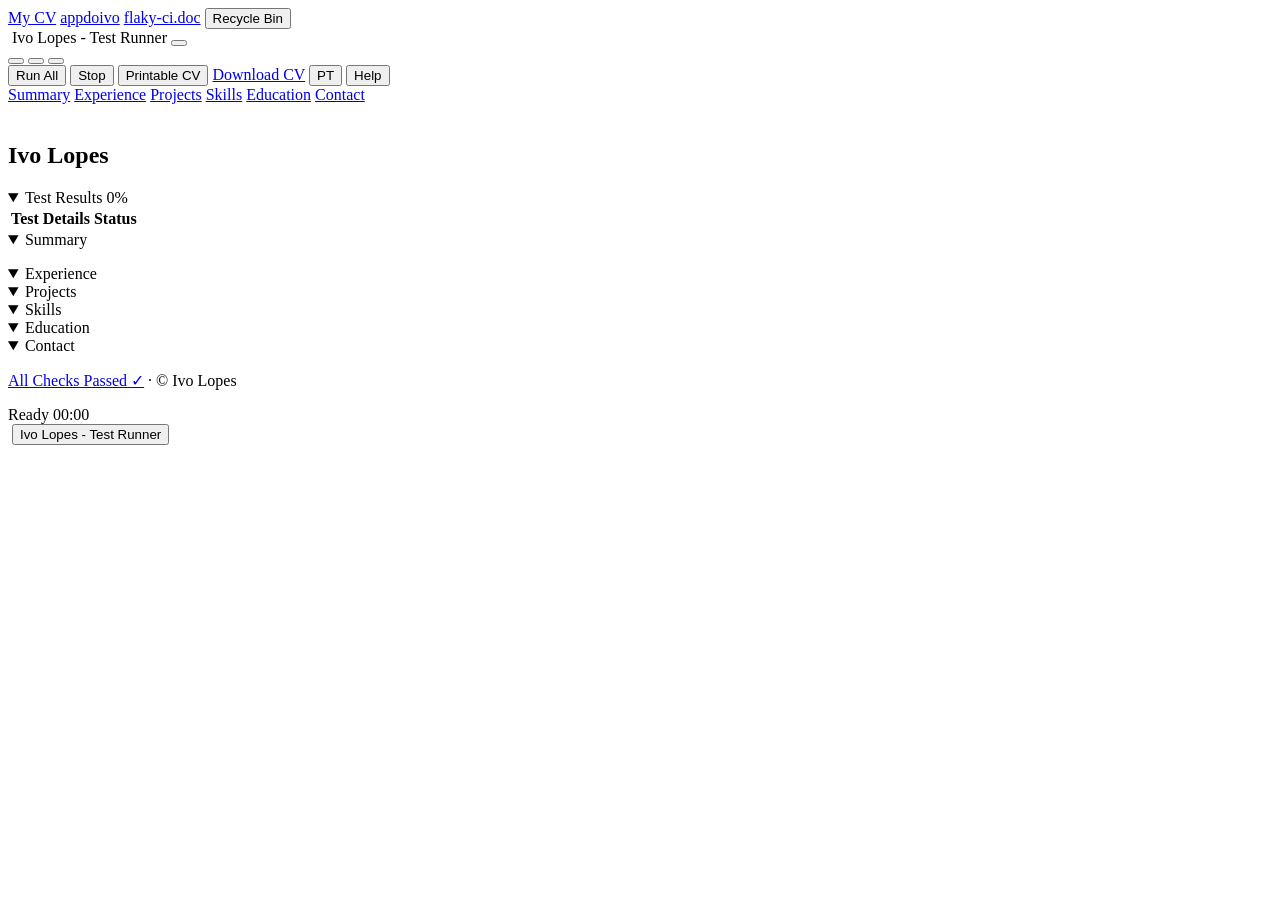
==== index.html @ 6a89b7aa "Content security policy: only this site's own scripts run Written by ~/bin/csp-meta (inline scripts " ====
<!doctype html>
<html lang="en">
<head>
  <meta charset="utf-8">
  <meta name="viewport" content="width=device-width, initial-scale=1">
<!-- csp-meta: only this site's own scripts run (refresh with ~/bin/csp-meta after editing an inline script) -->
<meta http-equiv="Content-Security-Policy" content="default-src 'self'; script-src 'self' 'sha256-eVStZG/tEU+f6/m8s0fDk60ZH8NF4Q+oxIhaToO0wrA=' https://static.cloudflareinsights.com; style-src 'self' 'unsafe-inline'; font-src 'self'; img-src 'self' data: blob: https:; media-src 'self' data: blob:; connect-src 'self' https://cloudflareinsights.com; frame-src 'none'; worker-src 'self' blob:; object-src 'none'; base-uri 'self'; form-action 'self'">
  <title>Ivo Lopes · Senior QA Engineer</title>
  <meta name="description" content="Ivo Lopes, Senior QA Engineer in Porto. BDD automation with Playwright and Cucumber, event-driven testing across Kafka and PostgreSQL, SIT and load testing for capital markets.">
  <meta property="og:title" content="Ivo Lopes · Senior QA Engineer">
  <meta property="og:description" content="I break things on purpose, so they don't break in production.">
  <meta property="og:url" content="https://qa.ivolopes.com">
  <meta property="og:type" content="profile">
  <meta property="og:image" content="https://qa.ivolopes.com/og-image.png?v=4">
  <meta property="og:image:width" content="1200">
  <meta property="og:image:height" content="630">
  <meta property="og:image:alt" content="Ivo Lopes, Senior QA Engineer: a passing test run summary">
  <meta name="twitter:card" content="summary_large_image">
  <link rel="canonical" href="https://qa.ivolopes.com">
  <link rel="alternate" hreflang="en" href="https://qa.ivolopes.com/?lang=en">
  <link rel="alternate" hreflang="pt" href="https://qa.ivolopes.com/?lang=pt">
  <script type="application/ld+json">
  {"@context":"https://schema.org","@type":"Person","name":"Ivo Lopes","jobTitle":"Senior QA Engineer","url":"https://qa.ivolopes.com","email":"mailto:mail@ivolopes.com","address":{"@type":"PostalAddress","addressLocality":"Porto","addressCountry":"PT"},"sameAs":["https://www.linkedin.com/in/ivolopesilva","https://github.com/githubdoivo"]}
  </script>
  <link rel="icon" href="favicon.ico?v=2" sizes="32x32">
  <link rel="icon" href="favicon.svg?v=2" type="image/svg+xml">
  <link rel="apple-touch-icon" href="apple-touch-icon.png?v=2">
  <meta name="theme-color" content="#1f4fb4">
  <!-- The page has its own fixed look: ask dark-mode extensions to leave it alone. -->
  <meta name="color-scheme" content="only light">
  <meta name="darkreader-lock">
  <link rel="preload" as="image" href="os/wallpaper.webp">
  <link rel="stylesheet" href="os.css?v=20261029b">
  <link rel="stylesheet" href="paper.css?v=20261027c">
</head>
<body>
  <!-- ===== Web view: an imaginary 2000s desktop running the "Test Runner" ===== -->
  <main id="web" class="view desktop">
    <nav class="desk-icons" aria-label="Desktop">
      <a class="desk-icon" href="#win" id="desk-cv"><img src="os/icons/computer.png" alt=""><span data-ui="myCV">My CV</span></a>
      <a class="desk-icon" href="https://festa-demo.appdoivo.com" target="_blank" rel="noopener"><img src="os/icons/package.png" alt=""><span>appdoivo</span></a>
      <a class="desk-icon" href="writing/flaky-ci.html" data-doc><img src="os/icons/doc-edit.png" alt=""><span data-ui="storyFile">flaky-ci.doc</span></a>
      <button class="desk-icon" type="button" id="desk-bin"><img src="os/icons/recycle.png" alt=""><span data-ui="bin">Recycle Bin</span></button>
    </nav>

    <section class="window" id="win" aria-labelledby="win-title">
      <header class="titlebar">
        <img src="os/icons/computer.png" alt="" class="tb-icon">
        <span class="tb-title" id="win-title" data-ui="winTitle">Ivo Lopes - Test Runner</span>
        <button class="tb-btn tb-menu" id="tb-menu" type="button" aria-expanded="false" aria-controls="side" data-ui-label="menuLabel"><span></span></button>
        <div class="tb-btns">
          <button class="tb-btn tb-min" id="tb-min" type="button" data-ui-label="minimize"><span></span></button>
          <button class="tb-btn tb-max" id="tb-max" type="button" data-ui-label="maximize"><span></span></button>
          <button class="tb-btn tb-close" id="tb-close" type="button" data-ui-label="close"><span></span></button>
        </div>
      </header>


      <div class="toolbar" role="toolbar" aria-label="Tools">
        <button type="button" class="tool" data-run><img src="os/icons/play.png" alt=""><span data-ui="runAll">Run All</span></button>
        <button type="button" class="tool" data-stop><img src="os/icons/stop.png" alt=""><span data-ui="stop">Stop</span></button>
        <span class="tool-sep"></span>
        <button type="button" class="tool" data-view="paper"><img src="os/icons/report.png" alt=""><span data-ui="printable">Printable CV</span></button>
        <a class="tool pdf-link" href="ivo-lopes-cv.pdf" download><img src="os/icons/download.png" alt=""><span data-ui="downloadShort">Download CV</span></a>
        <span class="tool-sep"></span>
        <button type="button" class="tool" id="lang-toggle" data-lang><img src="os/icons/globe.png" alt=""><span data-ui="switchLang">PT</span></button>
        <button type="button" class="tool tool-end" data-about><img src="os/icons/help.png" alt=""><span data-ui="help">Help</span></button>
      </div>

      <div class="win-body">
        <nav class="side" id="side" aria-label="Sections">
          <a href="#summary-panel"><img src="os/icons/home.png" alt=""><span data-ui="sSummary">Summary</span></a>
          <a href="#experience"><img src="os/icons/package.png" alt=""><span data-ui="experience">Experience</span></a>
          <a href="#projects"><img src="os/icons/folder.png" alt=""><span data-ui="projects">Projects</span></a>
          <a href="#skills"><img src="os/icons/settings.png" alt=""><span data-ui="sSkills">Skills</span></a>
          <a href="#education"><img src="os/icons/star.png" alt=""><span data-ui="eduShort">Education</span></a>
          <a href="#contact"><img src="os/icons/mail.png" alt=""><span data-ui="contact">Contact</span></a>
        </nav>

        <div class="content" id="content" tabindex="-1">
          <div class="panel hero" id="top">
            <img src="os/icons/computer.png" alt="" class="hero-icon">
            <div class="hero-id">
              <h1 id="hero-name">Ivo Lopes</h1>
              <p id="hero-role"></p>
              <p id="hero-where"></p>
            </div>
            <p class="hero-tagline" id="hero-tagline"></p>
          </div>

          <details class="panel" id="results" open>
            <summary><img src="os/icons/doc-checklist.png" alt=""><span data-ui="testResults">Test Results</span>
              <span class="progress" role="progressbar" aria-valuemin="0" aria-valuemax="100" aria-valuenow="0" data-ui-label="testResults"><span class="bar" id="bar"></span></span>
              <span class="pct" id="pct">0%</span></summary>
            <table class="listview" id="tests">
              <thead><tr><th scope="col" data-ui="colTest">Test</th><th scope="col" data-ui="colDetails">Details</th><th scope="col" data-ui="colStatus">Status</th></tr></thead>
              <tbody id="tests-body"></tbody>
            </table>
          </details>

          <details class="panel" id="summary-panel" open>
            <summary><img src="os/icons/document.png" alt=""><span id="about-title" data-ui="sSummary">Summary</span></summary>
            <p class="lead" id="summary"></p>
          </details>

          <details class="panel" id="experience" open>
            <summary><img src="os/icons/package.png" alt=""><span data-ui="experience">Experience</span></summary>
            <div id="timeline"></div>
          </details>

          <details class="panel" id="projects" open>
            <summary><img src="os/icons/folder.png" alt=""><span data-ui="projects">Projects</span></summary>
            <div id="projects-list"></div>
          </details>

          <details class="panel" id="skills" open>
            <summary><img src="os/icons/settings.png" alt=""><span data-ui="sSkills">Skills</span></summary>
            <table class="props" id="skills-grid"></table>
          </details>

          <details class="panel" id="education" open>
            <summary><img src="os/icons/star.png" alt=""><span data-ui="education">Education</span></summary>
            <div class="edu" id="edu-grid"></div>
          </details>

          <details class="panel" id="contact" open>
            <summary><img src="os/icons/mail.png" alt=""><span data-ui="contact">Contact</span></summary>
            <p class="contact-lead" data-ui="contactLead"></p>
            <div class="contact-links" id="contact-links"></div>
          </details>


          <p class="footnote"><a class="checks-link" id="checks-link" href="https://github.com/githubdoivo/qa.ivolopes.com/actions/workflows/ci.yml" target="_blank" rel="noopener"><img src="os/icons/ok.png" alt=""><span data-ui="footerChecks">All Checks Passed ✓</span></a> · © <span id="year"></span> Ivo Lopes</p>
        </div>
      </div>

      <footer class="statusbar">
        <span class="sb-cell sb-grow" id="sb-state" data-ui="ready">Ready</span>
        <span class="sb-cell"><span class="led" id="led"></span><span id="sb-count"></span></span>
        <span class="sb-cell mono" id="sb-time">00:00</span>
      </footer>
    </section>

    <!-- A document window for the flaky-CI write-up, filled from writing/flaky-ci.html -->
    <section class="window docwin" id="doc-win" aria-labelledby="doc-title" hidden>
      <header class="titlebar">
        <img src="os/icons/doc-edit.png" alt="" class="tb-icon">
        <span class="tb-title" id="doc-title"><span data-ui="storyFile">flaky-ci.doc</span> - Writer</span>
        <div class="tb-btns">
          <button class="tb-btn tb-min" type="button" data-doc-min data-ui-label="minimize"><span></span></button>
          <button class="tb-btn tb-max" type="button" data-doc-max data-ui-label="maximize"><span></span></button>
          <button class="tb-btn tb-close" type="button" data-doc-close data-ui-label="close"><span></span></button>
        </div>
      </header>
      <div class="toolbar doc-tools">
        <a class="tool" href="writing/flaky-ci.html" target="_blank" rel="noopener"><img src="os/icons/globe.png" alt=""><span data-ui="openWeb">Open as Web Page</span></a>
        <a class="tool" href="https://github.com/githubdoivo/festa-app" target="_blank" rel="noopener"><img src="os/icons/code.png" alt=""><span data-ui="code">Code on GitHub</span></a>
      </div>
      <div class="ruler" aria-hidden="true"></div>
      <div class="doc-scroll" tabindex="0"><article class="doc-page" id="doc-page"></article></div>
      <footer class="statusbar"><span class="sb-cell sb-grow" id="doc-status"></span></footer>
    </section>

    <div class="dialog-backdrop" id="about-dialog" hidden>
      <div class="window dialog" role="dialog" aria-modal="true" aria-labelledby="about-head">
        <header class="titlebar"><img src="os/icons/info.png" alt="" class="tb-icon"><span class="tb-title" id="about-head" data-ui="aboutTitle">About</span>
          <div class="tb-btns"><button class="tb-btn tb-close" type="button" data-close data-ui-label="close"><span></span></button></div></header>
        <div class="dialog-body">
          <img src="os/icons/computer.png" alt="">
          <div>
            <p><strong data-ui="winTitle">Ivo Lopes - Test Runner</strong></p>
            <p data-ui="aboutText"></p>
            <p><a href="writing/flaky-ci.html" data-doc data-ui="readStory"></a></p>
          </div>
        </div>
        <div class="dialog-actions"><button class="btn" type="button" data-close data-ui="ok">OK</button></div>
      </div>
    </div>

    <div class="dialog-backdrop" id="bin-dialog" hidden>
      <div class="window dialog" role="dialog" aria-modal="true" aria-labelledby="bin-head">
        <header class="titlebar"><img src="os/icons/recycle.png" alt="" class="tb-icon"><span class="tb-title" id="bin-head" data-ui="bin">Recycle Bin</span>
          <div class="tb-btns"><button class="tb-btn tb-close" type="button" data-close data-ui-label="close"><span></span></button></div></header>
        <div class="dialog-body">
          <img src="os/icons/bug.png" alt="">
          <div><p><strong data-ui="binEmpty">The Recycle Bin is empty.</strong></p><p data-ui="binText"></p></div>
        </div>
        <div class="dialog-actions"><button class="btn" type="button" data-close data-ui="ok">OK</button></div>
      </div>
    </div>

    <footer class="taskbar">
      <span class="start" aria-hidden="true"><img src="os/icons/bug.png" alt=""></span>
      <button class="task" id="task" type="button" aria-pressed="true"><img src="os/icons/computer.png" alt=""><span data-ui="winTitle">Ivo Lopes - Test Runner</span></button>
      <button class="task" id="task-doc" type="button" aria-pressed="true" hidden><img src="os/icons/doc-edit.png" alt=""><span data-ui="storyFile">flaky-ci.doc</span></button>
      <div class="tray">
        <span class="clock" id="clock"></span>
      </div>
    </footer>
  </main>

  <!-- ===== Paper view: the printable CV (also what build.mjs prints to PDF) ===== -->
  <main id="paper" class="view paper-view" hidden>
    <div class="viewer-bar">
      <img src="os/icons/report.png" alt="">
      <span class="viewer-name">ivo-lopes-cv.pdf</span>
      <span class="viewer-pages" data-ui="page">2 pages</span>
      <div class="viewer-actions">
        <a class="btn" id="pdf-download" href="ivo-lopes-cv.pdf" download="Ivo Lopes CV.pdf" data-ui-label="download"><img src="os/icons/download.png" alt=""><span data-ui="download">Download PDF</span></a>
        <button class="btn" type="button" data-view="web" data-ui="back">← Back to Website</button>
      </div>
    </div>
    <div class="sheet-wrap" id="sheet-wrap">
      <article class="sheet" id="sheet" aria-label="CV, page 1"></article>
      <article class="sheet" id="sheet2" aria-label="CV, page 2"></article>
    </div>
  </main>

  <script src="data.js?v=20261029a"></script>
  <script src="data.pt.js?v=20261030a"></script>
  <script src="app.js?v=20261027d"></script>
  <!-- Cloudflare Web Analytics: cookie-free visit counts. Loaded only on the
       real domain, so test runs and Lighthouse audits (on localhost) don't
       count as visits or depend on an outside service. -->
  <script>
    if (location.hostname === "qa.ivolopes.com") {
      var cf = document.createElement("script");
      cf.defer = true;
      cf.src = "https://static.cloudflareinsights.com/beacon.min.js";
      cf.setAttribute("data-cf-beacon", '{"token": "d142aee1c9ac4e2da34679b403fb6d72"}');
      document.head.appendChild(cf);
    }
  </script>
</body>
</html>
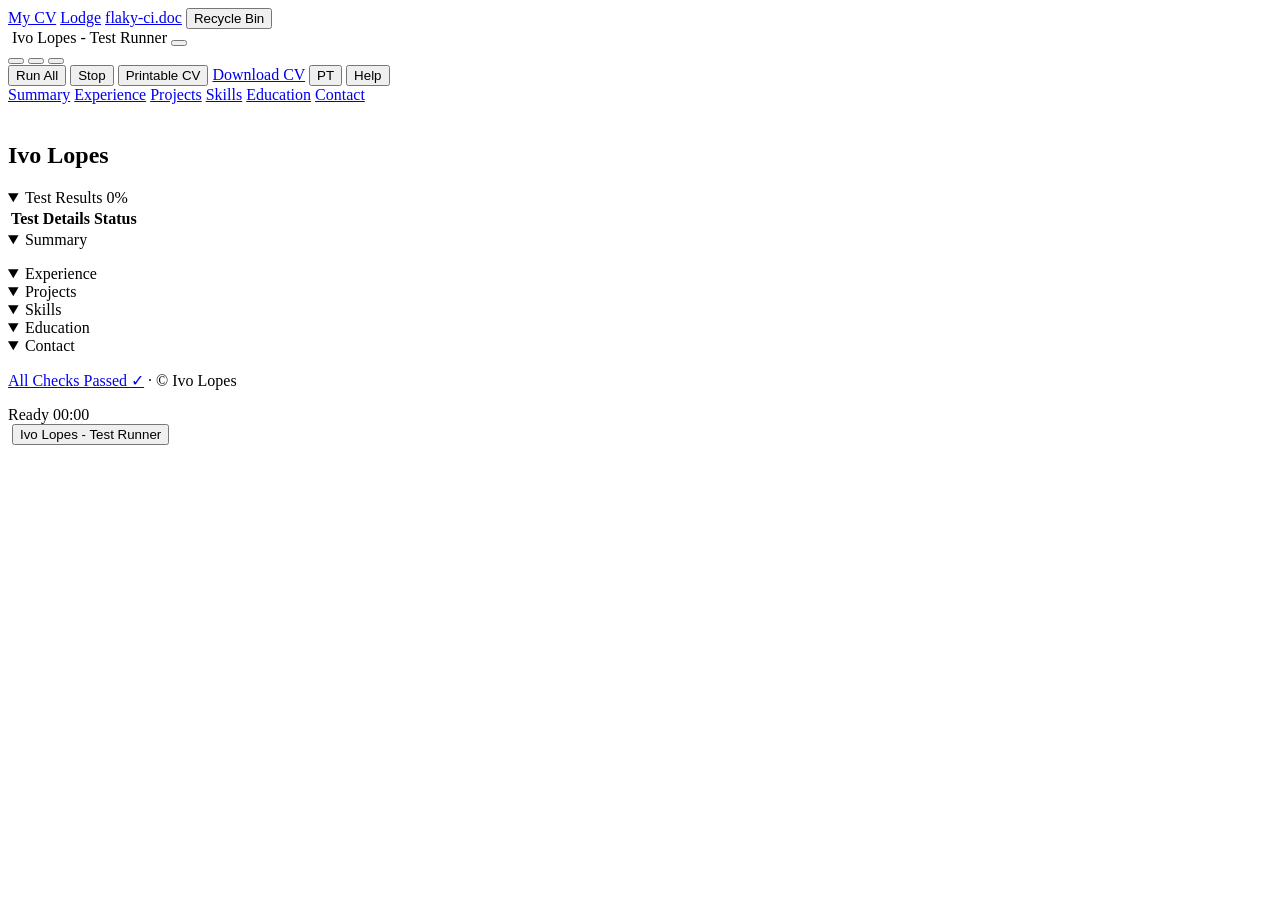
==== commit 826d8665: "Party app is now Lodge: lodge-app repos and lodge-demo.appdoivo.com Co-Authored-By: Claude Opus 5.5 " ====
--- a/index.html
+++ b/index.html
@@ -38,7 +38,7 @@
   <main id="web" class="view desktop">
     <nav class="desk-icons" aria-label="Desktop">
       <a class="desk-icon" href="#win" id="desk-cv"><img src="os/icons/computer.png" alt=""><span data-ui="myCV">My CV</span></a>
-      <a class="desk-icon" href="https://festa-demo.appdoivo.com" target="_blank" rel="noopener"><img src="os/icons/package.png" alt=""><span>appdoivo</span></a>
+      <a class="desk-icon" href="https://lodge-demo.appdoivo.com" target="_blank" rel="noopener"><img src="os/icons/package.png" alt=""><span>Lodge</span></a>
       <a class="desk-icon" href="writing/flaky-ci.html" data-doc><img src="os/icons/doc-edit.png" alt=""><span data-ui="storyFile">flaky-ci.doc</span></a>
       <button class="desk-icon" type="button" id="desk-bin"><img src="os/icons/recycle.png" alt=""><span data-ui="bin">Recycle Bin</span></button>
     </nav>
@@ -154,7 +154,7 @@
       </header>
       <div class="toolbar doc-tools">
         <a class="tool" href="writing/flaky-ci.html" target="_blank" rel="noopener"><img src="os/icons/globe.png" alt=""><span data-ui="openWeb">Open as Web Page</span></a>
-        <a class="tool" href="https://github.com/githubdoivo/festa-app" target="_blank" rel="noopener"><img src="os/icons/code.png" alt=""><span data-ui="code">Code on GitHub</span></a>
+        <a class="tool" href="https://github.com/githubdoivo/lodge-app" target="_blank" rel="noopener"><img src="os/icons/code.png" alt=""><span data-ui="code">Code on GitHub</span></a>
       </div>
       <div class="ruler" aria-hidden="true"></div>
       <div class="doc-scroll" tabindex="0"><article class="doc-page" id="doc-page"></article></div>
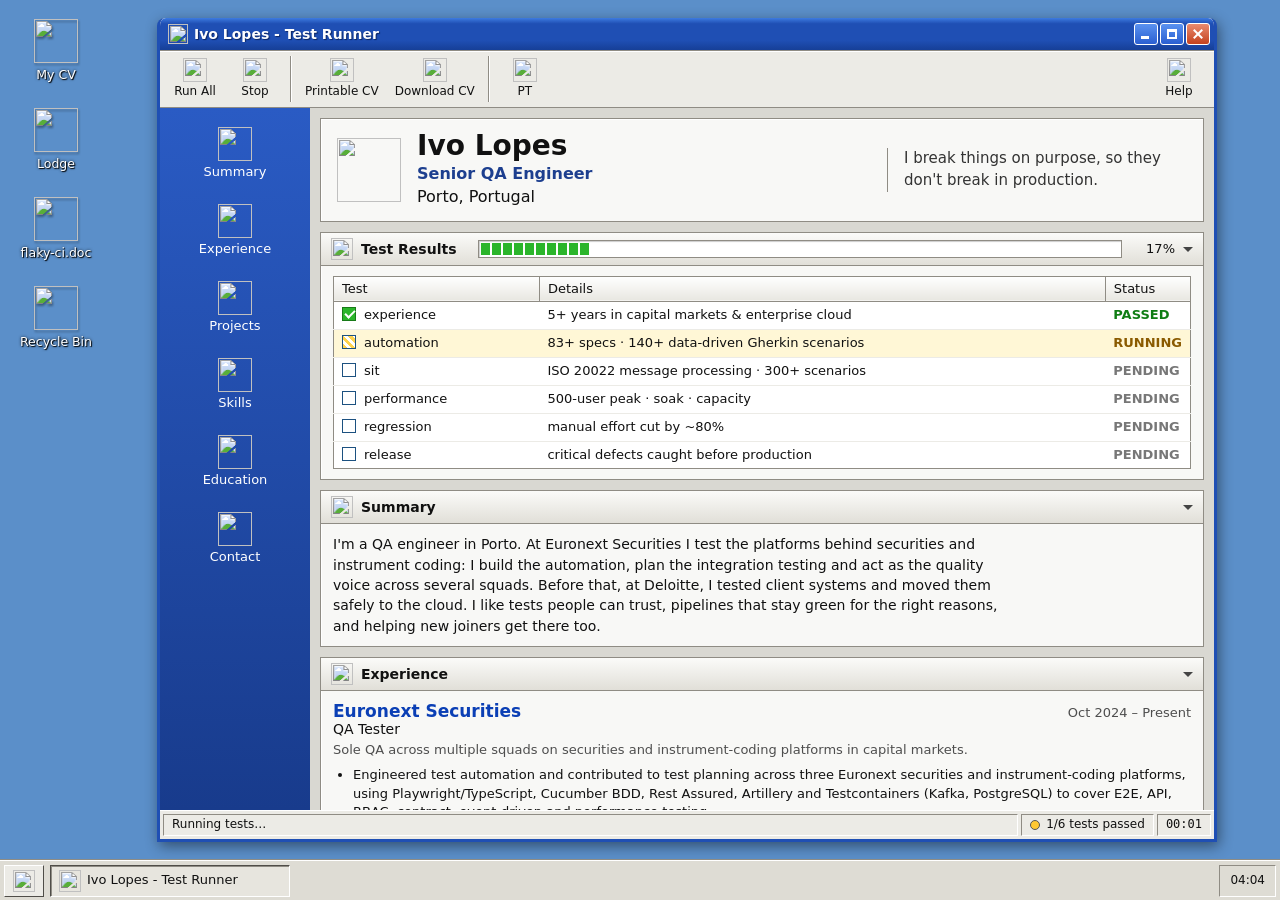
==== commit 58a12736: "Phone frame like ivolopes.com (phones only); title and status bars now really stick At 760px and nar" ====
--- a/index.html
+++ b/index.html
@@ -30,10 +30,12 @@
   <meta name="color-scheme" content="only light">
   <meta name="darkreader-lock">
   <link rel="preload" as="image" href="os/wallpaper.webp">
-  <link rel="stylesheet" href="os.css?v=20261029b">
+  <link rel="stylesheet" href="os.css?v=20261109a">
   <link rel="stylesheet" href="paper.css?v=20261027c">
 </head>
 <body>
+<div class="bg" aria-hidden="true"></div>
+<div class="page" id="page">
   <!-- ===== Web view: an imaginary 2000s desktop running the "Test Runner" ===== -->
   <main id="web" class="view desktop">
     <nav class="desk-icons" aria-label="Desktop">
@@ -215,6 +217,8 @@
       <article class="sheet" id="sheet2" aria-label="CV, page 2"></article>
     </div>
   </main>
+
+</div>
 
   <script src="data.js?v=20261029a"></script>
   <script src="data.pt.js?v=20261030a"></script>
@@ -231,5 +235,6 @@
       document.head.appendChild(cf);
     }
   </script>
+  <script src="frame.js?v=1"></script>
 </body>
 </html>
--- a/os.css
+++ b/os.css
@@ -0,0 +1,424 @@
+/* qa.ivolopes.com: the CV as a "Test Runner" program on an imaginary
+   early-2000s desktop. Everything here is plain boxes and text; the only
+   images are the wallpaper and the icons in os/. One fixed look (no dark
+   theme): the era had one. */
+
+/* Layout: desktop icons on the left, one big window, a taskbar along the bottom.
+   On a phone the window fills the screen and the desktop disappears. */
+:root {
+  --title-a: #3d7be0; --title-b: #1f4fb4; --title-c: #163f97;   /* window title bar */
+  --side-a: #2a5bc4; --side-b: #183b8c;                        /* section list */
+  --face: #ecebe6; --face-2: #dedcd4; --panel: #f8f8f6; --well: #ffffff;
+  --edge: #8f8c84; --edge-dark: #4f4d48; --edge-light: #ffffff;
+  --ink: #111; --muted: #4e4e4e; --link: #0b3fb5; --pass: #0f7d14; --fail: #b3261e; --run: #8a5a00;
+  --sys: Tahoma, Verdana, "DejaVu Sans", "Segoe UI", sans-serif;
+  --head: "Trebuchet MS", Tahoma, Verdana, "DejaVu Sans", sans-serif;
+  --mono: "Lucida Console", Consolas, "DejaVu Sans Mono", monospace;
+  --taskbar-h: 40px;
+  color-scheme: only light;
+}
+* { box-sizing: border-box; }
+html, body { margin: 0; height: 100%; }
+body {
+  font: 13px/1.45 var(--sys); color: var(--ink);
+  background: #5b8fc9 url(os/wallpaper.webp) center 40% / cover fixed no-repeat;
+}
+img { max-width: 100%; }
+a { color: var(--link); }
+h1, h2, h3, p { margin: 0; }
+button { font: inherit; color: inherit; }
+:focus-visible { outline: 1px dotted #000; outline-offset: 1px; }
+
+/* Old-style pixel cursors (drawn for this site): arrow, hand on things you
+   can press, and an arrow with an hourglass while the tests run. */
+html { cursor: url(os/cursors/arrow.svg) 0 0, default; }
+a, button, summary, .desk-icon, label { cursor: url(os/cursors/hand.svg) 7 0, pointer !important; }
+body.busy, body.busy .window { cursor: url(os/cursors/busy.svg) 0 0, progress; }
+.mono { font-family: var(--mono); }
+.muted { color: var(--muted); }
+[hidden] { display: none !important; }
+
+/* ---------- Buttons: raised, with a 1px bevel ---------- */
+.btn {
+  display: inline-flex; align-items: center; gap: 6px; min-height: 28px; padding: 3px 12px;
+  background: linear-gradient(#ffffff, #e6e5df); border: 1px solid #7c7a73; border-radius: 3px;
+  box-shadow: inset 1px 1px 0 #fff; color: var(--ink); text-decoration: none; cursor: pointer; white-space: nowrap;
+}
+.btn img { width: 18px; height: 18px; }
+.btn:hover { border-color: #2a62c9; box-shadow: inset 0 0 0 1px #9cc0f5; }
+.btn:active { background: linear-gradient(#dcdad3, #efeee9); box-shadow: inset 1px 1px 2px rgba(0,0,0,.25); }
+.btn-big { min-height: 40px; padding: 6px 22px; font-weight: bold; font-size: 14px; }
+.btn-big img { width: 26px; height: 26px; }
+
+/* ---------- Desktop ---------- */
+.desktop { min-height: 100%; padding: 18px 18px calc(var(--taskbar-h) + 18px) 112px; position: relative; }
+.desk-icons { position: absolute; left: 10px; top: 14px; display: grid; gap: 14px; width: 92px; }
+.desk-icon {
+  display: grid; justify-items: center; gap: 3px; padding: 4px 2px; background: none; border: 1px solid transparent;
+  color: #fff; text-decoration: none; font-size: 12.5px; text-align: center; cursor: pointer;
+  text-shadow: 1px 1px 1px #000, 0 0 3px rgba(0,0,0,.8);
+}
+.desk-icon img { width: 44px; height: 44px; filter: drop-shadow(1px 2px 1px rgba(0,0,0,.35)); }
+.desk-icon:hover span, .desk-icon:focus-visible span { background: rgba(23, 63, 160, .8); text-shadow: none; }
+
+/* ---------- Window ---------- */
+.window {
+  display: flex; flex-direction: column; width: min(1060px, 100%); height: calc(100vh - var(--taskbar-h) - 36px);
+  margin: 0 auto; background: var(--face); border: 3px solid var(--title-b); border-top: 0; border-radius: 8px 8px 0 0;
+  box-shadow: 2px 4px 14px rgba(0,0,0,.45); overflow: hidden;
+}
+.window.maximized { position: fixed !important; inset: 0 0 var(--taskbar-h) 0 !important; width: auto !important; height: auto !important; margin: 0 !important; border-radius: 0; z-index: 50 !important; }
+.window.minimized { display: none; }
+.titlebar {
+  touch-action: none;
+  display: flex; align-items: center; gap: 6px; height: 32px; padding: 0 4px 0 8px; flex: none;
+  background: linear-gradient(var(--title-a), var(--title-b) 18%, var(--title-b) 70%, var(--title-c));
+  color: #fff; border-radius: 6px 6px 0 0; user-select: none;
+}
+.tb-icon { width: 20px; height: 20px; }
+.tb-title { flex: 1; font: bold 14px var(--head); text-shadow: 1px 1px 1px #0b2563; white-space: nowrap; overflow: hidden; text-overflow: ellipsis; }
+.tb-btns { display: flex; gap: 2px; }
+.tb-btn {
+  width: 24px; height: 22px; display: grid; place-items: center; padding: 0; cursor: pointer;
+  background: linear-gradient(#5a92f0, #2a5fd1); border: 1px solid #fff; border-radius: 3px;
+}
+.tb-btn span { display: block; position: relative; width: 10px; height: 10px; }
+.tb-min span::after { content: ""; position: absolute; left: 0; right: 2px; bottom: 0; height: 3px; background: #fff; }
+.tb-max span { border: 2px solid #fff; border-top-width: 3px; }
+.tb-close { background: linear-gradient(#e98b6f, #c4421e); }
+.tb-close span::before, .tb-close span::after { content: ""; position: absolute; left: -1px; right: -1px; top: 4px; height: 2px; background: #fff; transform: rotate(45deg); }
+.tb-close span::after { transform: rotate(-45deg); }
+.tb-btn:hover { filter: brightness(1.12); }
+.tb-menu { display: none; }
+.tb-menu span { border-top: 2px solid #fff; border-bottom: 2px solid #fff; height: 10px; }
+.tb-menu span::after { content: ""; position: absolute; left: 0; right: 0; top: 2px; height: 2px; background: #fff; }
+
+/* Menu bar */
+.menubar { display: flex; gap: 2px; padding: 2px 4px; border-bottom: 1px solid var(--edge-light); flex: none; position: relative; z-index: 4; }
+.menu { position: relative; }
+.menu > button { background: none; border: 1px solid transparent; padding: 2px 8px; cursor: default; }
+.menu > button:hover, .menu > button[aria-expanded="true"] { background: #316ac5; color: #fff; }
+.dropdown, .start-menu {
+  position: absolute; left: 0; top: 100%; min-width: 210px; padding: 3px; display: grid;
+  background: var(--well); border: 1px solid var(--edge); box-shadow: 2px 2px 4px rgba(0,0,0,.3);
+}
+.dropdown [role=menuitem], .start-menu > a, .start-menu > button {
+  display: flex; align-items: center; gap: 8px; padding: 4px 10px 4px 6px; background: none; border: 0;
+  text-align: left; color: var(--ink); text-decoration: none; cursor: pointer;
+}
+.dropdown img, .start-menu img { width: 18px; height: 18px; }
+.dropdown [role=menuitem]:hover, .dropdown [role=menuitem]:focus-visible,
+.start-menu > a:hover, .start-menu > button:hover, .start-menu > a:focus-visible, .start-menu > button:focus-visible { background: #316ac5; color: #fff; outline: none; }
+
+/* Toolbar */
+.toolbar { display: flex; align-items: stretch; gap: 2px; padding: 3px 6px; border-top: 1px solid var(--edge); border-bottom: 1px solid var(--edge); box-shadow: inset 0 1px 0 #fff; flex: none; }
+.tool {
+  display: grid; justify-items: center; gap: 1px; min-width: 58px; padding: 3px 6px; background: none;
+  border: 1px solid transparent; border-radius: 3px; color: var(--ink); text-decoration: none; cursor: pointer; font-size: 12px;
+}
+.tool img { width: 24px; height: 24px; }
+.tool:hover { border-color: var(--edge); background: linear-gradient(#fff, #e9e8e2); }
+.tool:active { box-shadow: inset 1px 1px 2px rgba(0,0,0,.25); }
+.tool-sep { width: 0; margin: 2px 4px; border-left: 1px solid var(--edge); border-right: 1px solid #fff; }
+.tool-end { margin-left: auto; }
+
+/* Body: section list + scrolling content */
+.win-body { flex: 1; min-height: 0; display: grid; grid-template-columns: 150px 1fr; }
+.side { background: linear-gradient(var(--side-a), var(--side-b)); padding: 10px 8px; display: flex; flex-direction: column; gap: 4px; overflow-y: auto; }
+.side a {
+  display: grid; justify-items: center; gap: 2px; padding: 8px 4px; border: 1px solid transparent; border-radius: 3px;
+  color: #fff; text-decoration: none; text-align: center; font-size: 13px;
+}
+.side a img { width: 34px; height: 34px; }
+.side a:hover, .side a:focus-visible { background: rgba(255,255,255,.16); border-color: rgba(255,255,255,.4); outline: none; }
+.content { overflow-y: auto; padding: 10px; display: grid; gap: 10px; align-content: start; background: #d9d8d2; outline: none; scroll-behavior: smooth; }
+@media (prefers-reduced-motion: reduce) { .content { scroll-behavior: auto; } }
+
+/* Panels (group boxes that fold) */
+.panel { background: var(--panel); border: 1px solid var(--edge); box-shadow: inset 1px 1px 0 #fff; min-width: 0; }
+.panel > summary {
+  display: flex; align-items: center; gap: 8px; padding: 5px 10px; cursor: pointer; list-style: none;
+  font: bold 14px var(--head); background: linear-gradient(#fbfbf9, #e1dfd8); border-bottom: 1px solid var(--edge);
+}
+.panel > summary::-webkit-details-marker { display: none; }
+.panel > summary::after { content: ""; margin-left: auto; width: 0; height: 0; border: 5px solid transparent; border-top-color: #444; transform: translateY(3px); flex: none; }
+.panel:not([open]) > summary::after { transform: rotate(-90deg); }
+.panel:not([open]) > summary { border-bottom: 0; }
+.panel > summary img { width: 22px; height: 22px; }
+.panel > :not(summary) { margin: 10px 12px; }
+.panel h3 { font: bold 13px var(--head); }
+
+/* Header */
+.hero { display: grid; grid-template-columns: auto 1fr minmax(0, 300px); gap: 16px; align-items: center; padding: 12px 16px; }
+.hero > * { margin: 0 !important; }
+.hero-icon { width: 64px; height: 64px; }
+.hero h1 { font: bold 28px/1.1 var(--head); }
+.hero-id p { font-size: 16px; }
+#hero-role { color: #1d3f8f; font-weight: bold; }
+.hero-tagline { font-size: 15px; color: #333; border-left: 1px solid var(--edge); padding-left: 16px; }
+
+/* Test results */
+#results > summary { flex-wrap: wrap; }
+.progress {
+  flex: 1; min-width: 120px; height: 18px; margin-left: 14px; padding: 2px; display: block;
+  background: var(--well); border: 1px solid var(--edge); box-shadow: inset 1px 1px 1px rgba(0,0,0,.2);
+}
+.bar {
+  display: block; height: 100%; width: 0; transition: width .35s steps(6);
+  background: repeating-linear-gradient(90deg, #2bb52b 0 9px, transparent 9px 11px);
+}
+.pct { font: 13px var(--sys); width: 3.5em; text-align: right; }
+.listview { width: calc(100% - 24px); border-collapse: collapse; background: var(--well); border: 1px solid var(--edge); }
+.listview th {
+  text-align: left; font-weight: normal; padding: 3px 8px;
+  background: linear-gradient(#fff, #e8e7e1); border-right: 1px solid var(--edge); border-bottom: 1px solid var(--edge);
+}
+.listview td { padding: 4px 8px; border-top: 1px solid #ecebe6; vertical-align: top; }
+.listview td:first-child { white-space: nowrap; }
+#tests .status { font-weight: bold; white-space: nowrap; width: 1%; }
+#tests tr.pending .status { color: #777; }
+#tests tr.running .status { color: var(--run); }
+#tests tr.passed .status { color: var(--pass); }
+#tests tr.stopped .status { color: var(--fail); }
+#tests tr.running { background: #fff7d6; }
+.check {
+  display: inline-block; width: 14px; height: 14px; margin: 0 8px -2px 0; position: relative;
+  background: var(--well); border: 1px solid #1c5180;
+}
+tr.passed .check { background: #2bb52b; border-color: #187a18; }
+tr.passed .check::after { content: ""; position: absolute; left: 4px; top: 0; width: 4px; height: 8px; border: solid #fff; border-width: 0 2px 2px 0; transform: rotate(45deg); }
+tr.running .check { background: repeating-linear-gradient(45deg, #ffd34d 0 3px, #fff 3px 6px); }
+tr.stopped .check { background: var(--fail); border-color: #7d1a14; }
+.listview.compact { width: 100%; }
+.listview .num { text-align: right; width: 1%; }
+.row-icon { width: 16px; height: 16px; margin: 0 6px -3px 0; }
+
+/* Text panels */
+.lead { font-size: 14px; max-width: 75ch; }
+.lead strong { color: #10306f; }
+.job + .job { border-top: 1px dashed var(--edge); margin-top: 14px; padding-top: 14px; }
+.job-head { display: flex; justify-content: space-between; align-items: baseline; gap: 12px; flex-wrap: wrap; }
+.job-head h3 { display: grid; }
+.company { color: var(--link); font: bold 17px var(--head); text-decoration: none; }
+a.company:hover { text-decoration: underline; }
+.role { font: normal 14px var(--sys); }
+.when { color: var(--muted); white-space: nowrap; }
+.job .muted, .project .muted { margin: 4px 0 6px; }
+.bullets { margin: 0; padding-left: 20px; }
+.bullets li { margin: 3px 0; }
+.bullets strong { color: #10306f; }
+.bullets.collapsed li:nth-child(n+5) { display: none; }
+.more { margin: 4px 0 0 20px; padding: 0; background: none; border: 0; color: var(--link); text-decoration: underline; cursor: pointer; }
+.tags { display: flex; flex-wrap: wrap; gap: 4px; margin-top: 8px; }
+.tag { padding: 0 6px; background: var(--well); border: 1px solid #b5b2a8; font-size: 12px; }
+.btn-row { display: flex; flex-wrap: wrap; gap: 8px; margin-top: 10px; }
+.story { display: flex; align-items: center; gap: 6px; margin-top: 10px; }
+.story img { width: 20px; height: 20px; }
+
+.props { width: calc(100% - 24px); border-collapse: collapse; background: var(--well); border: 1px solid var(--edge); }
+.props th, .props td { text-align: left; vertical-align: top; padding: 5px 10px; border-top: 1px solid #ecebe6; }
+.props th { width: 30%; font-weight: bold; background: #f3f2ee; border-right: 1px solid #e0ded7; }
+
+.edu { display: grid; grid-template-columns: 1fr 1.4fr; gap: 18px; }
+.edu-col { display: grid; gap: 8px; align-content: start; min-width: 0; }
+.edu-col h3 + * { margin-top: -2px; }
+.edu-item { display: flex; gap: 10px; align-items: flex-start; }
+.edu-item img { width: 26px; height: 26px; }
+
+.contact-lead { font-size: 14px; }
+.contact-links { display: flex; flex-wrap: wrap; gap: 8px; }
+.download { display: flex; flex-wrap: wrap; gap: 10px; align-items: center; justify-content: center; padding: 14px; }
+.footnote { text-align: center; color: #444; font-size: 12px; padding: 2px 0 6px; }
+.checks-link { color: inherit; text-decoration: none; display: inline-flex; align-items: center; gap: 4px; }
+.checks-link img { width: 16px; height: 16px; }
+.checks-link:hover { text-decoration: underline; }
+
+/* Status bar */
+.statusbar { display: flex; gap: 3px; padding: 3px; border-top: 1px solid #fff; flex: none; font-size: 12px; }
+.sb-cell { display: inline-flex; align-items: center; gap: 6px; padding: 1px 8px; border: 1px solid; border-color: var(--edge) #fff #fff var(--edge); min-height: 22px; }
+.sb-grow { flex: 1; min-width: 0; overflow: hidden; text-overflow: ellipsis; white-space: nowrap; }
+.led { width: 10px; height: 10px; border-radius: 50%; background: #999; border: 1px solid #555; }
+.led.running { background: #ffc832; animation: blink .8s steps(2) infinite; }
+.led.pass { background: #29c329; }
+.led.stopped { background: var(--fail); }
+@keyframes blink { 50% { opacity: .3; } }
+@media (prefers-reduced-motion: reduce) { .led.running { animation: none; } .bar { transition: none; } }
+
+/* Document window (the flaky-CI write-up) */
+.docwin { position: fixed; left: 170px; top: 40px; width: min(780px, calc(100vw - 200px)); height: calc(100vh - var(--taskbar-h) - 70px); z-index: 7; }
+.docwin.minimized { display: none; }
+.doc-tools .tool { grid-auto-flow: column; gap: 6px; align-items: center; }
+.ruler {
+  height: 18px; flex: none; border-bottom: 1px solid var(--edge); background-color: var(--face);
+  background-image: repeating-linear-gradient(90deg, #555 0 1px, transparent 1px 48px), repeating-linear-gradient(90deg, #999 0 1px, transparent 1px 12px);
+  background-size: 100% 7px, 100% 4px; background-position: 40px bottom, 40px bottom; background-repeat: no-repeat;
+}
+.doc-scroll { flex: 1; min-height: 0; overflow-y: auto; background: #8f8f8f; padding: 18px; outline: none; }
+.doc-page {
+  max-width: 660px; margin: 0 auto; background: #fff; padding: 44px 56px; box-shadow: 2px 2px 0 #4a4a4a;
+  font: 15px/1.6 "Times New Roman", Times, Georgia, serif; color: #000;
+}
+.doc-page h1 { font: bold 24px/1.25 Arial, "Helvetica Neue", sans-serif; margin-bottom: 12px; }
+.doc-page h2 { font: bold 17px Arial, "Helvetica Neue", sans-serif; margin: 22px 0 6px; }
+.doc-page p, .doc-page ul, .doc-page ol { margin: 0 0 10px; }
+.doc-page code { font: 13px var(--mono); }
+.doc-page .article-lead { font-style: italic; }
+
+/* Selecting icons on the desktop */
+.lasso { position: fixed; z-index: 60; pointer-events: none; border: 1px dotted #0b2a7a; background: rgba(49, 106, 197, .28); }
+.desk-icon.selected img { filter: drop-shadow(1px 2px 1px rgba(0,0,0,.35)) brightness(.75) sepia(1) hue-rotate(185deg) saturate(3); }
+.desk-icon.selected span { background: #316ac5; text-shadow: none; outline: 1px dotted #fff; }
+
+/* About dialog */
+.dialog-backdrop { position: fixed; inset: 0; z-index: 20; display: grid; place-items: center; background: rgba(0,0,0,.18); padding: 16px; }
+.dialog { width: min(420px, 100%); height: auto; border-radius: 8px 8px 0 0; }
+.dialog-body { display: flex; gap: 14px; padding: 16px; }
+.dialog-body img { width: 48px; height: 48px; flex: none; }
+.dialog-body p + p { margin-top: 8px; }
+.dialog-actions { display: flex; justify-content: flex-end; padding: 0 16px 14px; }
+
+/* ---------- Taskbar ---------- */
+.taskbar {
+  position: fixed; left: 0; right: 0; bottom: 0; height: var(--taskbar-h); z-index: 10;
+  display: flex; align-items: center; gap: 6px; padding: 3px 4px;
+  background: var(--face-2); border-top: 1px solid #fff; box-shadow: 0 -1px 0 var(--edge);
+}
+.start, .task {
+  height: 32px; display: inline-flex; align-items: center; gap: 6px; padding: 0 8px; cursor: pointer;
+  background: var(--face); border: 1px solid; border-color: #fff var(--edge-dark) var(--edge-dark) #fff;
+}
+.start img, .task img { width: 22px; height: 22px; }
+.start[aria-expanded="true"], .task[aria-pressed="true"] { border-color: var(--edge-dark) #fff #fff var(--edge-dark); background: #e7e5de; box-shadow: inset 1px 1px 0 var(--edge); }
+.task { width: min(240px, 40vw); justify-content: flex-start; overflow: hidden; white-space: nowrap; }
+.task span { overflow: hidden; text-overflow: ellipsis; }
+.start-menu { left: 4px; top: auto; bottom: calc(100% + 2px); width: 250px; padding: 0 0 4px; border-width: 2px; border-color: var(--title-b); border-radius: 6px 6px 0 0; overflow: hidden; }
+.sm-head { display: flex; align-items: center; gap: 10px; padding: 8px 10px; margin-bottom: 4px; color: #fff; font: bold 15px var(--head); background: linear-gradient(var(--title-a), var(--title-b)); }
+.sm-head img { width: 36px; height: 36px; }
+.start-menu > a, .start-menu > button { padding: 6px 12px; }
+.start-menu img { width: 24px; height: 24px; }
+.tray {
+  margin-left: auto; display: flex; align-items: center; gap: 8px; height: 32px; padding: 0 10px;
+  border: 1px solid; border-color: var(--edge) #fff #fff var(--edge); font-size: 12px; white-space: nowrap;
+}
+.tray img { width: 16px; height: 16px; }
+.clock { font-variant-numeric: tabular-nums; }
+
+/* ---------- Paper view: an old PDF viewer around the A4 sheets ---------- */
+.paper-view { background: #6d6d6d; min-height: 100vh; }
+.viewer-bar {
+  position: sticky; top: 0; z-index: 3; display: flex; align-items: center; gap: 10px; flex-wrap: wrap;
+  padding: 6px 12px; background: var(--face); border-bottom: 1px solid var(--edge); box-shadow: inset 0 -1px 0 #fff;
+}
+.viewer-bar > img { width: 22px; height: 22px; }
+.viewer-name { font-weight: bold; }
+.viewer-pages { color: var(--muted); }
+.viewer-actions { margin-left: auto; display: flex; gap: 8px; flex-wrap: wrap; }
+
+/* ---------- Narrower screens ---------- */
+@media (max-width: 1100px) {
+  .hero { grid-template-columns: auto 1fr; }
+  .hero-tagline { grid-column: 1 / -1; border-left: 0; padding-left: 0; }
+}
+@media (max-width: 900px) {
+  .desktop { padding-left: 18px; }
+  .desk-icons { display: none; }
+  .edu { grid-template-columns: 1fr; }
+}
+
+/* Phone: one maximised window; the page itself scrolls */
+@media (max-width: 760px) {
+  body { background-attachment: scroll; }
+  .desktop { padding: 0; }
+  .window, .window.maximized { position: static; width: 100%; height: auto; min-height: 100vh; border: 0; border-radius: 0; box-shadow: none; }
+  .window.minimized { display: flex; }
+  .titlebar { position: sticky; top: 0; z-index: 6; border-radius: 0; height: 40px; }
+  .tb-btns { display: none; }
+  .tb-menu { display: grid; width: 32px; height: 28px; }
+  .menubar { display: none; }
+  .toolbar { overflow-x: auto; }
+  .tool { min-width: 52px; }
+  .win-body { display: block; position: relative; }
+  .side { display: none; position: sticky; top: 40px; left: 0; right: 0; z-index: 7; flex-direction: row; flex-wrap: wrap; justify-content: center; box-shadow: 0 4px 10px rgba(0,0,0,.4); }
+  .side a { width: 30%; }
+  .window.side-open .side { display: flex; }
+  .content { overflow: visible; padding: 8px; }
+  .hero { grid-template-columns: auto 1fr; gap: 10px 12px; padding: 12px; }
+  .hero-icon { width: 52px; height: 52px; }
+  .hero h1 { font-size: 24px; }
+  .hero-id p { font-size: 14px; }
+  .hero-tagline { font-size: 14px; }
+  .progress { order: 3; flex-basis: 100%; margin: 6px 0 2px; }
+  .pct { order: 2; margin-left: auto; }
+  #results > summary::after { order: 4; margin-left: 8px; }
+  #results > summary::after { position: absolute; right: 18px; }
+  #results > summary { position: relative; }
+  .listview td { padding: 4px 6px; }
+  #tests td:nth-child(2) { font-size: 12px; color: var(--muted); }
+  .props th, .props td { display: block; width: auto; border-right: 0; }
+  .props th { border-top: 1px solid var(--edge); }
+  .listview, .props { width: calc(100% - 24px); }
+  .statusbar { position: sticky; bottom: 0; background: var(--face); }
+  .taskbar { display: none; }
+  .docwin { display: none !important; }
+  .download .btn { width: 100%; justify-content: center; }
+}
+
+@media print {
+  body { background: #fff !important; }
+  .taskbar, .desk-icons { display: none !important; }
+}
+
+/* ---------- Scrollbars: the classic Windows kind ----------
+   Bevelled grey arrow buttons and thumb on a dotted track. Chrome and Safari
+   draw these; Firefox only takes the two colours. */
+::-webkit-scrollbar { width: 16px; height: 16px; }
+::-webkit-scrollbar-track {
+  background-color: #fff;
+  background-image: conic-gradient(var(--face-2) 25%, #fff 0 50%, var(--face-2) 0 75%, #fff 0);
+  background-size: 2px 2px;
+}
+::-webkit-scrollbar-thumb, ::-webkit-scrollbar-button {
+  background-color: var(--face);
+  border: 1px solid; border-color: var(--edge-light) var(--edge-dark) var(--edge-dark) var(--edge-light);
+  box-shadow: inset -1px -1px 0 var(--edge), inset 1px 1px 0 var(--face-2);
+}
+::-webkit-scrollbar-thumb { min-height: 24px; }
+::-webkit-scrollbar-button { display: block; width: 16px; height: 16px; }
+::-webkit-scrollbar-button { width: 16px; height: 16px; background-repeat: no-repeat; background-position: center; background-size: 7px 7px; }
+::-webkit-scrollbar-button:active { border-color: var(--edge); box-shadow: none; background-position: calc(50% + 1px) calc(50% + 1px); }
+::-webkit-scrollbar-button:vertical:decrement { background-image: url("data:image/svg+xml,%3Csvg xmlns='http://www.w3.org/2000/svg' viewBox='0 0 7 7' shape-rendering='crispEdges'%3E%3Cpath d='M3 1h1v1h1v1h1v1h1v1H0V4h1V3h1V2h1z'/%3E%3C/svg%3E"); }
+::-webkit-scrollbar-button:vertical:increment { background-image: url("data:image/svg+xml,%3Csvg xmlns='http://www.w3.org/2000/svg' viewBox='0 0 7 7' shape-rendering='crispEdges'%3E%3Cpath d='M0 2h7v1H6v1H5v1H4v1H3V5H2V4H1V3H0z'/%3E%3C/svg%3E"); }
+::-webkit-scrollbar-button:horizontal:decrement { background-image: url("data:image/svg+xml,%3Csvg xmlns='http://www.w3.org/2000/svg' viewBox='0 0 7 7' shape-rendering='crispEdges'%3E%3Cpath d='M1 3h1V2h1V1h1V0h1v7H4V6H3V5H2V4H1z'/%3E%3C/svg%3E"); }
+::-webkit-scrollbar-button:horizontal:increment { background-image: url("data:image/svg+xml,%3Csvg xmlns='http://www.w3.org/2000/svg' viewBox='0 0 7 7' shape-rendering='crispEdges'%3E%3Cpath d='M2 0h1v1h1v1h1v1h1v1H5v1H4v1H3v1H2z'/%3E%3C/svg%3E"); }
+::-webkit-scrollbar-button:vertical:start:increment, ::-webkit-scrollbar-button:vertical:end:decrement,
+::-webkit-scrollbar-button:horizontal:start:increment, ::-webkit-scrollbar-button:horizontal:end:decrement { display: none; }
+::-webkit-scrollbar-corner { background: var(--face); }
+@-moz-document url-prefix() { * { scrollbar-color: var(--face) var(--face-2); } }
+
+/* Touch screens: give the small classic controls a finger-sized hit area
+   without changing how they look. */
+@media (pointer: coarse) {
+  .btn { min-height: 44px; }
+  .more, .checks-link { padding-block: 13px; min-height: 44px; }
+  .tb-menu { min-width: 44px; min-height: 40px; }
+}
+
+/* Phone frame, same as ivolopes.com (phones only; wider screens keep the desktop as it was).
+   iPhone Safari paints a solid band over layers pinned to the screen edges, so on phones the
+   window never scrolls: the wallpaper (.bg) holds still and reaches 160px above the screen
+   (frame.js keeps the window there, so the clock sits on it) and past the bottom bar; only
+   #page scrolls, and the title and status bars stick inside it (sticky offsets count from
+   inside #page's padding, so they stay 0). */
+:root { --above: 0px; --below: 0px; }
+.bg { display: none; }
+.page { display: contents; }
+@media (max-width: 760px) {
+  :root { --above: 160px; }
+  html, body { height: 100%; overflow: hidden; overscroll-behavior: none; }
+  body { background: #5b8fc9; }
+  .bg, .page { display: block; position: absolute; top: 0; left: 0; right: 0; height: calc(100vh + var(--above) + var(--below)); height: calc(100lvh + var(--above) + var(--below)); }
+  .bg { z-index: 0; background: #5b8fc9 url(os/wallpaper.webp) center 40% / cover no-repeat; }
+  .page { z-index: 1; padding-top: var(--above); padding-bottom: calc(100lvh - 100svh + var(--below)); overflow-x: hidden; overflow-y: auto; overscroll-behavior: none; }
+  .window, .window.maximized { min-height: 100svh; overflow: clip; }   /* clip, not hidden: lets the title and status bars stick */
+}
+@media (max-width: 760px) and (pointer: coarse) { :root { --below: 120px; } }
